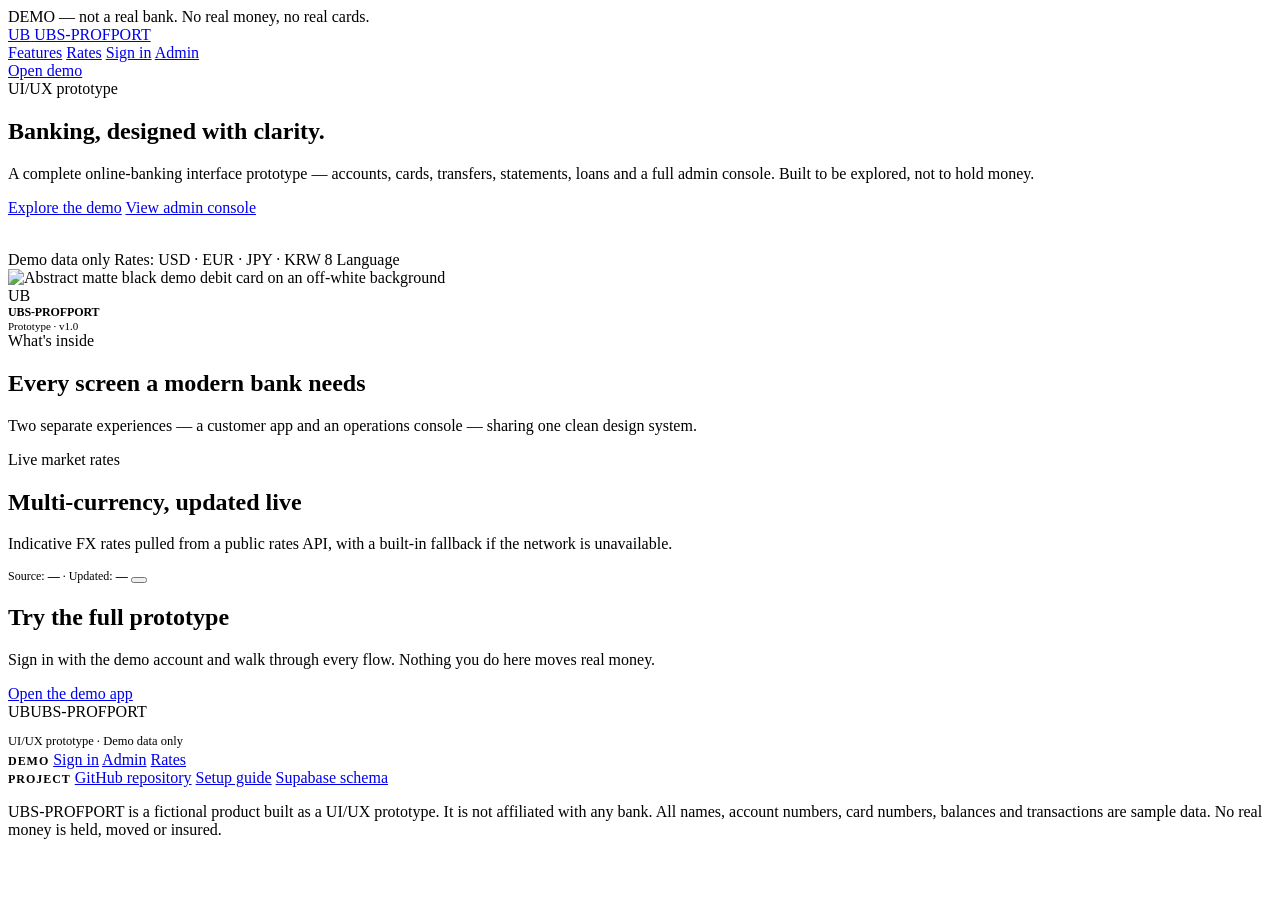
==== index.html @ 8cd1d5f9 "feat: UBS-PROFPORT demo banking prototype (landing, customer app, admin console, Supabase schema)" ====
<!DOCTYPE html>
<html lang="en" data-theme="light">
<head>
<meta charset="utf-8">
<meta name="viewport" content="width=device-width, initial-scale=1">
<title>UBS-PROFPORT — Demo Online Banking Prototype</title>
<meta name="description" content="UBS-PROFPORT is a UI/UX prototype of an online banking interface. Demo only — not a real bank.">
<meta name="robots" content="noindex">
<link rel="preconnect" href="https://fonts.googleapis.com">
<link rel="preconnect" href="https://fonts.gstatic.com" crossorigin>
<link href="https://fonts.googleapis.com/css2?family=Inter:wght@400;500;600;700;800&display=swap" rel="stylesheet">
<link rel="stylesheet" href="assets/app.css">
</head>
<body>

<div class="demo-banner" role="alert">
  <span class="dot" aria-hidden="true"></span>
  <span data-i18n="banner">DEMO — not a real bank. No real money, no real cards.</span>
</div>

<header class="site-nav">
  <div class="wrap inner">
    <a class="brand" href="index.html">
      <span class="brand-mark">UB</span>
      <span>UBS-PROFPORT</span>
    </a>
    <nav class="nav-links">
      <a href="#features" data-i18n="nav.features">Features</a>
      <a href="#rates" data-i18n="nav.rates">Rates</a>
      <a href="app.html" data-i18n="nav.signin">Sign in</a>
      <a href="admin.html" data-i18n="nav.admin">Admin</a>
    </nav>
    <div class="row gap-10">
      <span id="langSlot"></span>
      <span id="themeSlot"></span>
      <a class="btn sm" href="app.html" data-i18n="nav.open">Open demo</a>
    </div>
  </div>
</header>

<main>
  <!-- HERO -->
  <section class="hero">
    <div class="wrap hero-grid">
      <div>
        <div class="eyebrow" data-i18n="hero.eyebrow">UI/UX prototype</div>
        <h1 data-i18n="hero.title">Banking, designed with clarity.</h1>
        <p class="lede" data-i18n="hero.lede">A complete online-banking interface prototype — accounts, cards, transfers, statements, loans and a full admin console. Built to be explored, not to hold money.</p>
        <div class="hero-cta">
          <a class="btn" href="app.html" data-i18n="hero.cta1">Explore the demo</a>
          <a class="btn ghost" href="admin.html" data-i18n="hero.cta2">View admin console</a>
        </div>
        <div class="row gap-16" style="margin-top:34px;flex-wrap:wrap">
          <span class="pill accent"><span class="dot"></span><span data-i18n="hero.badge">Demo data only</span></span>
          <span class="pill"><span data-i18n="nav.rates">Rates</span>: USD · EUR · JPY · KRW</span>
          <span class="pill">8 <span data-i18n="settings.language">Language</span></span>
        </div>
      </div>
      <div class="hero-visual">
        <img src="images/hero.jpg" alt="Abstract matte black demo debit card on an off-white background" width="900" height="604">
        <div class="hero-badge">
          <span class="brand-mark" style="width:34px;height:34px">UB</span>
          <div>
            <div style="font-size:12px;font-weight:700;letter-spacing:-.01em">UBS-PROFPORT</div>
            <div style="font-size:11px;color:var(--text-2)">Prototype · v1.0</div>
          </div>
        </div>
      </div>
    </div>
  </section>

  <!-- FEATURES -->
  <section class="section" id="features">
    <div class="wrap">
      <div class="section-head">
        <div class="eyebrow" data-i18n="feat.eyebrow">What's inside</div>
        <h2 data-i18n="feat.title">Every screen a modern bank needs</h2>
        <p data-i18n="feat.lede">Two separate experiences — a customer app and an operations console — sharing one clean design system.</p>
      </div>
      <div class="feature-grid" id="featureGrid"></div>
    </div>
  </section>

  <!-- RATES -->
  <section class="section" id="rates" style="padding-top:0">
    <div class="wrap">
      <div class="section-head">
        <div class="eyebrow" data-i18n="rates.eyebrow">Live market rates</div>
        <h2 data-i18n="rates.title">Multi-currency, updated live</h2>
        <p data-i18n="rates.lede">Indicative FX rates pulled from a public rates API, with a built-in fallback if the network is unavailable.</p>
      </div>
      <div class="rates-strip" id="ratesStrip"></div>
      <div class="row gap-12" style="margin-top:16px;flex-wrap:wrap;font-size:12px;color:var(--text-3)">
        <span><span data-i18n="rates.source">Source</span>: <b id="rateSource">—</b></span>
        <span>·</span>
        <span><span data-i18n="rates.updated">Updated</span>: <b id="rateUpdated">—</b></span>
        <button class="btn xs ghost" id="refreshRates" type="button" style="margin-left:auto"></button>
      </div>
    </div>
  </section>

  <!-- CTA -->
  <section class="section" style="padding-top:0">
    <div class="wrap">
      <div class="cta-band">
        <div>
          <h2 data-i18n="cta.title">Try the full prototype</h2>
          <p data-i18n="cta.lede">Sign in with the demo account and walk through every flow. Nothing you do here moves real money.</p>
        </div>
        <a class="btn" href="app.html" data-i18n="cta.btn">Open the demo app</a>
      </div>
    </div>
  </section>
</main>

<footer class="site-footer">
  <div class="wrap">
    <div class="footer-grid">
      <div style="max-width:280px">
        <div class="brand" style="margin-bottom:10px"><span class="brand-mark">UB</span><span>UBS-PROFPORT</span></div>
        <div style="font-size:12.5px;line-height:1.6">UI/UX prototype · <span data-i18n="hero.badge">Demo data only</span></div>
      </div>
      <div class="stack gap-8">
        <b style="color:var(--text);font-size:12px;text-transform:uppercase;letter-spacing:.08em">Demo</b>
        <a href="app.html" data-i18n="nav.signin">Sign in</a>
        <a href="admin.html" data-i18n="nav.admin">Admin</a>
        <a href="#rates" data-i18n="nav.rates">Rates</a>
      </div>
      <div class="stack gap-8">
        <b style="color:var(--text);font-size:12px;text-transform:uppercase;letter-spacing:.08em">Project</b>
        <a href="https://github.com/Ubnlord/UBS-PROFPORT" target="_blank" rel="noopener">GitHub repository</a>
        <a href="setup.html">Setup guide</a>
        <a href="supabase-schema.sql" download>Supabase schema</a>
      </div>
    </div>
    <p class="footer-note" data-i18n="footer.note">UBS-PROFPORT is a fictional product built as a UI/UX prototype. It is not affiliated with any bank. All names, account numbers, card numbers, balances and transactions are sample data. No real money is held, moved or insured.</p>
  </div>
</footer>

<div id="toasts"></div>
<script src="assets/core.js?v=3"></script>
<script>
(function () {
  UBS.initChrome();

  document.getElementById("langSlot").innerHTML = UBS.langSelectHTML();
  document.getElementById("themeSlot").innerHTML = UBS.themeBtnHTML();
  UBS.wireLangSelect();
  UBS.wireThemeBtn();

  var FEATURES = [
    { i: "wallet", k: "dash.accounts", d: "dash.balance" },
    { i: "card", k: "cards.title", d: "cards.sub" },
    { i: "send", k: "wire.title", d: "wire.sub" },
    { i: "doc", k: "stmt.title", d: "stmt.sub" },
    { i: "loan", k: "loan.title", d: "loan.sub" },
    { i: "bill", k: "bill.title", d: "bill.sub" },
    { i: "atm", k: "atm.title", d: "atm.sub" },
    { i: "invest", k: "invest.title", d: "invest.sub" },
    { i: "shield", k: "admin.title", d: "admin.sub" }
  ];

  function renderFeatures() {
    document.getElementById("featureGrid").innerHTML = FEATURES.map(function (f) {
      return '<article class="feature"><div class="fi">' + UBS.icon(f.i) + "</div>" +
        "<h3>" + UBS.t(f.k) + "</h3><p>" + UBS.t(f.d) + "</p></article>";
    }).join("");
  }

  var CODES = ["USD", "EUR", "JPY", "KRW"];
  var NAMES = { USD: "US Dollar", EUR: "Euro", JPY: "Japanese Yen", KRW: "Korean Won" };

  function renderRates(rates) {
    var strip = document.getElementById("ratesStrip");
    strip.innerHTML = CODES.map(function (c) {
      var per = c === "USD" ? 1 : rates[c];
      var label = c === "USD" ? "1.0000" : UBS.fmtNum(per, c === "JPY" || c === "KRW" ? 2 : 4);
      return '<div class="rate-card"><div class="code">' + c + " · " + NAMES[c] + "</div>" +
        '<div class="val">' + label + "</div>" +
        '<div class="chg muted">1 USD = ' + label + " " + c + "</div></div>";
    }).join("");
    document.getElementById("rateSource").textContent = rates.source || "fallback";
    document.getElementById("rateUpdated").textContent = UBS.fmtDateTime(rates.fetchedAt || Date.now());
  }

  function loadRates() {
    var btn = document.getElementById("refreshRates");
    btn.innerHTML = UBS.icon("refresh") + " " + UBS.t("rates.updated");
    btn.disabled = true;
    UBS.fetchRates().then(function (r) {
      renderRates(r);
      btn.disabled = false;
    });
  }

  renderFeatures();
  loadRates();
  document.getElementById("refreshRates").addEventListener("click", loadRates);

  document.addEventListener("ubs:lang", function () {
    renderFeatures();
    var r = UBS.db().rates;
    if (r) renderRates(r);
    document.getElementById("refreshRates").innerHTML = UBS.icon("refresh") + " " + UBS.t("rates.updated");
  });
})();
</script>
</body>
</html>
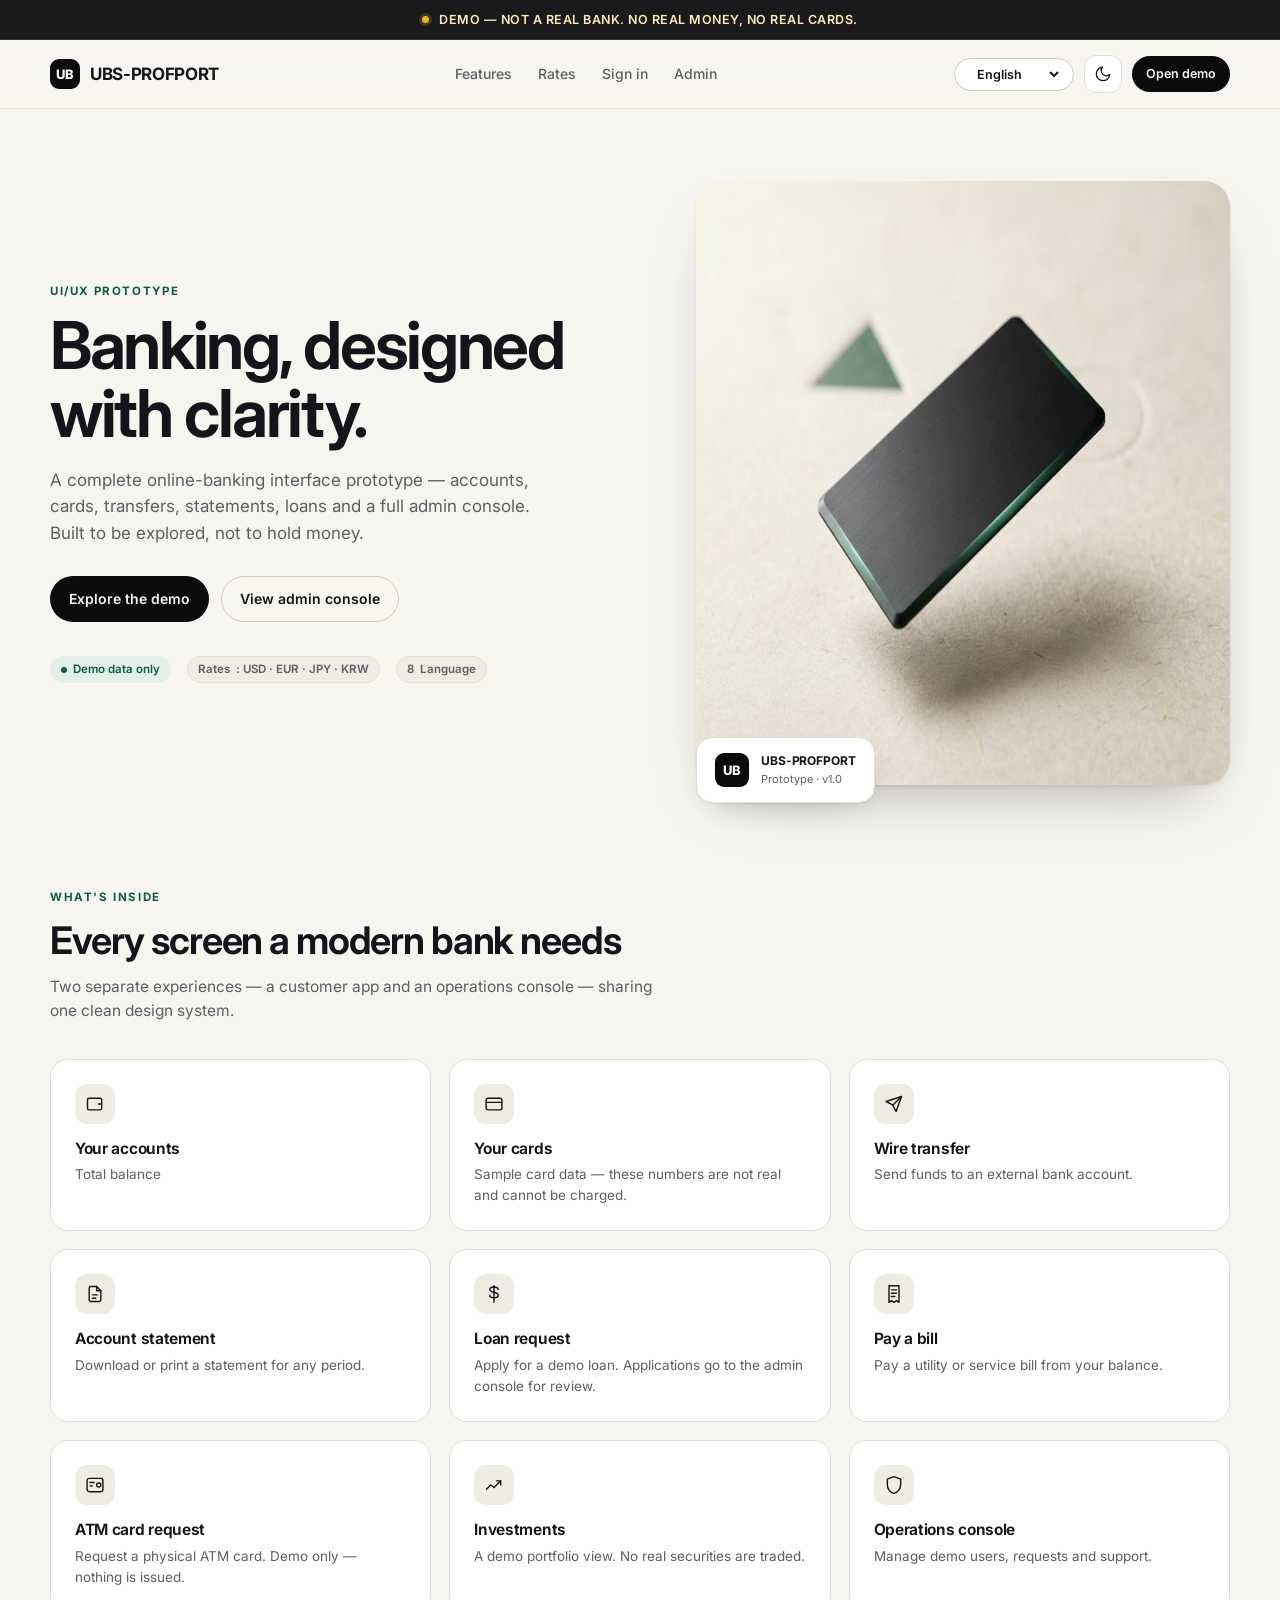
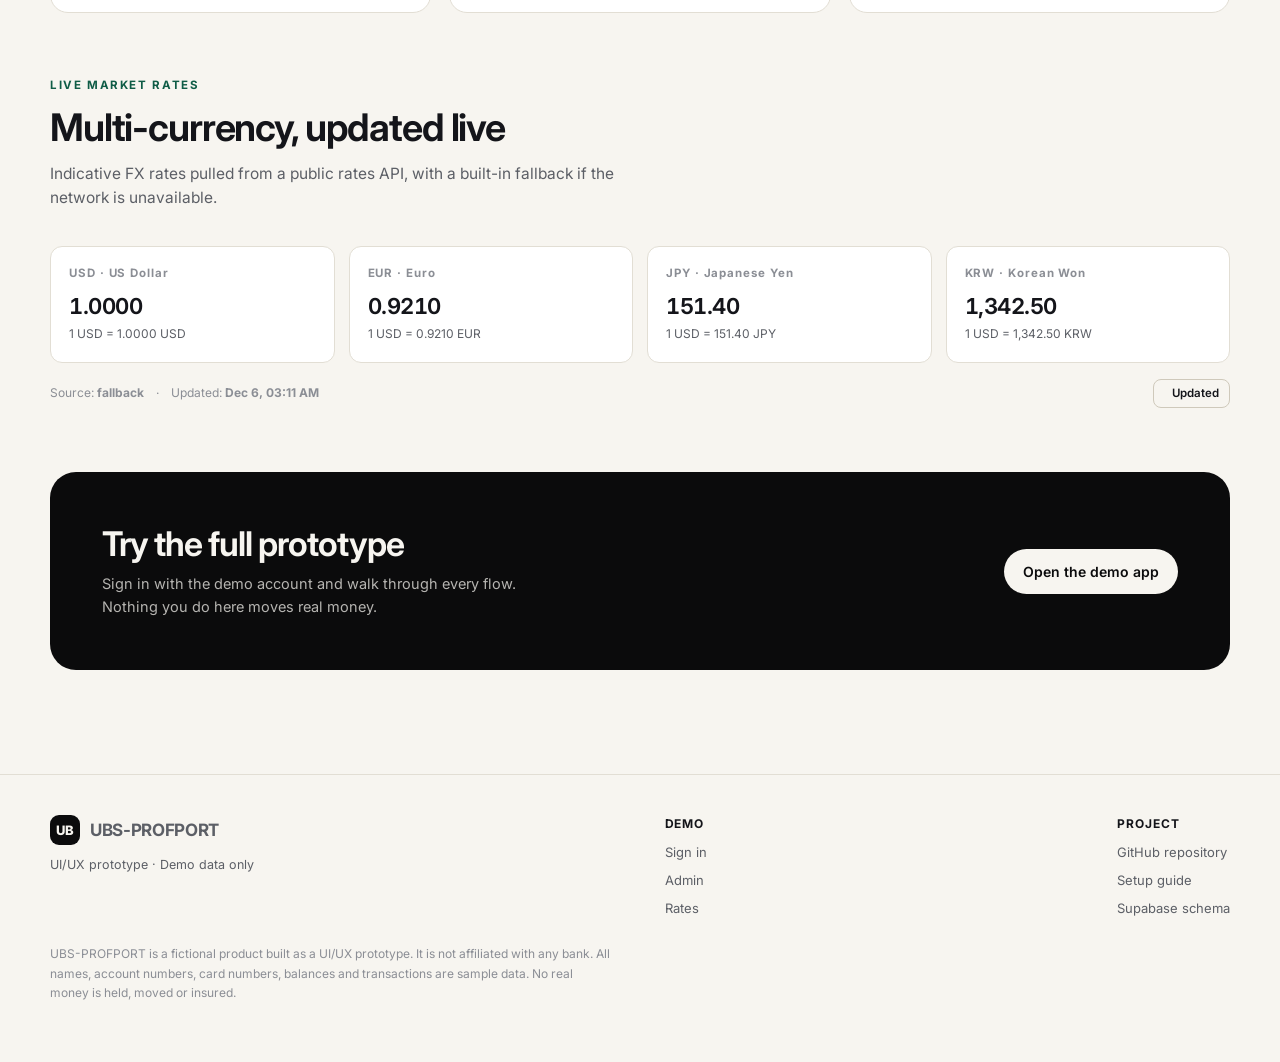
==== commit f4595fdc: "feat(web): load Supabase data layer on landing page" ====
--- a/index.html
+++ b/index.html
@@ -138,7 +138,9 @@
 </footer>
 
 <div id="toasts"></div>
-<script src="assets/core.js?v=3"></script>
+<script src="assets/config.js"></script>
+<script src="assets/data.js"></script>
+<script src="assets/core.js?v=4"></script>
 <script>
 (function () {
   UBS.initChrome();
@@ -199,7 +201,7 @@
 
   document.addEventListener("ubs:lang", function () {
     renderFeatures();
-    var r = UBS.db().rates;
+    var r = UBSData.getRates();
     if (r) renderRates(r);
     document.getElementById("refreshRates").innerHTML = UBS.icon("refresh") + " " + UBS.t("rates.updated");
   });
--- a/assets/app.css
+++ b/assets/app.css
@@ -0,0 +1,501 @@
+/* ============================================================
+   UBS-PROFPORT — DEMO banking UI prototype
+   Design system: high-contrast minimal fintech
+   ============================================================ */
+
+:root {
+  --ink: #0b0b0c;
+  --ink-2: #17181a;
+  --ink-3: #24262a;
+  --paper: #f7f5f0;
+  --paper-2: #ffffff;
+  --paper-3: #efece4;
+  --line: #e2ded4;
+  --line-strong: #cfc9bb;
+  --text: #14151a;
+  --text-2: #5c5f66;
+  --text-3: #8b8e95;
+  --accent: #0f5c46;
+  --accent-2: #14795c;
+  --accent-soft: #e3efe9;
+  --warn: #a8641a;
+  --warn-soft: #fbf0df;
+  --danger: #a32b2b;
+  --danger-soft: #fbe9e7;
+  --ok: #1c6b4a;
+  --ok-soft: #e4f2ea;
+  --radius: 18px;
+  --radius-sm: 12px;
+  --radius-lg: 26px;
+  --shadow: 0 1px 2px rgba(16,18,20,.05), 0 12px 32px -18px rgba(16,18,20,.28);
+  --shadow-lg: 0 2px 4px rgba(16,18,20,.06), 0 30px 60px -30px rgba(16,18,20,.35);
+  --font: "Inter", -apple-system, BlinkMacSystemFont, "Segoe UI", Roboto, Helvetica, Arial, sans-serif;
+  --mono: "SFMono-Regular", ui-monospace, "JetBrains Mono", Menlo, Consolas, monospace;
+  --banner-h: 40px;
+}
+
+html[data-theme="dark"] {
+  --ink: #f4f2ec;
+  --ink-2: #e8e5dd;
+  --ink-3: #d5d1c7;
+  --paper: #0c0d0f;
+  --paper-2: #141619;
+  --paper-3: #1b1e22;
+  --line: #262a2f;
+  --line-strong: #363b42;
+  --text: #f2f0ea;
+  --text-2: #a8adb5;
+  --text-3: #7c828b;
+  --accent: #3fbf95;
+  --accent-2: #57d3a9;
+  --accent-soft: #12312a;
+  --warn: #e0a45c;
+  --warn-soft: #2e2417;
+  --danger: #e07a72;
+  --danger-soft: #331d1c;
+  --ok: #4ecb9b;
+  --ok-soft: #122e26;
+  --shadow: 0 1px 2px rgba(0,0,0,.5), 0 18px 40px -22px rgba(0,0,0,.9);
+  --shadow-lg: 0 2px 6px rgba(0,0,0,.6), 0 40px 80px -40px rgba(0,0,0,1);
+}
+
+* { box-sizing: border-box; }
+html, body { margin: 0; padding: 0; }
+html { scroll-behavior: smooth; -webkit-text-size-adjust: 100%; }
+body {
+  font-family: var(--font);
+  background: var(--paper);
+  color: var(--text);
+  line-height: 1.55;
+  -webkit-font-smoothing: antialiased;
+  padding-top: var(--banner-h);
+  transition: background .25s ease, color .25s ease;
+  overflow-x: hidden;
+}
+img { max-width: 100%; display: block; }
+a { color: inherit; text-decoration: none; }
+button, input, select, textarea { font: inherit; color: inherit; }
+h1,h2,h3,h4 { margin: 0; line-height: 1.15; letter-spacing: -.02em; font-weight: 650; }
+p { margin: 0; }
+::selection { background: var(--accent); color: #fff; }
+
+/* ---------- DEMO BANNER (fixed, every page) ---------- */
+.demo-banner {
+  position: fixed; top: 0; left: 0; right: 0; z-index: 9999;
+  height: var(--banner-h);
+  display: flex; align-items: center; justify-content: center; gap: 10px;
+  background: #1a1a1c;
+  color: #ffe9b8;
+  font-size: 12.5px; font-weight: 600; letter-spacing: .04em;
+  text-transform: uppercase;
+  border-bottom: 1px solid #3a3320;
+  padding: 0 14px; text-align: center;
+}
+.demo-banner .dot {
+  width: 7px; height: 7px; border-radius: 50%; background: #f0b429;
+  box-shadow: 0 0 0 3px rgba(240,180,41,.18); flex: none;
+  animation: pulse 2.4s ease-in-out infinite;
+}
+@keyframes pulse { 0%,100%{opacity:1} 50%{opacity:.35} }
+@media (max-width: 560px) {
+  .demo-banner { font-size: 10.5px; letter-spacing: .02em; }
+  :root { --banner-h: 46px; }
+}
+
+/* ---------- Layout helpers ---------- */
+.wrap { width: min(1180px, 100% - 40px); margin-inline: auto; }
+.wrap-narrow { width: min(880px, 100% - 40px); margin-inline: auto; }
+.stack { display: flex; flex-direction: column; }
+.row { display: flex; align-items: center; }
+.gap-6 { gap: 6px; } .gap-8 { gap: 8px; } .gap-10 { gap: 10px; }
+.gap-12 { gap: 12px; } .gap-16 { gap: 16px; } .gap-20 { gap: 20px; }
+.gap-24 { gap: 24px; } .gap-32 { gap: 32px; }
+.spread { display: flex; align-items: center; justify-content: space-between; gap: 16px; }
+.muted { color: var(--text-2); }
+.dim { color: var(--text-3); }
+.mono { font-family: var(--mono); letter-spacing: .02em; }
+.center { text-align: center; }
+.hide { display: none !important; }
+.sr-only { position:absolute; width:1px; height:1px; overflow:hidden; clip:rect(0 0 0 0); }
+
+/* ---------- Buttons ---------- */
+.btn {
+  display: inline-flex; align-items: center; justify-content: center; gap: 8px;
+  padding: 11px 18px; border-radius: 999px; border: 1px solid transparent;
+  background: var(--ink); color: var(--paper);
+  font-size: 14px; font-weight: 600; cursor: pointer;
+  transition: transform .12s ease, opacity .15s ease, background .15s ease, border-color .15s;
+  white-space: nowrap;
+}
+html[data-theme="dark"] .btn { background: var(--accent); color: #06231b; }
+.btn:hover { opacity: .9; }
+.btn:active { transform: translateY(1px); }
+.btn.ghost { background: transparent; color: var(--text); border-color: var(--line-strong); }
+.btn.ghost:hover { background: var(--paper-3); }
+.btn.accent { background: var(--accent); color: #fff; }
+html[data-theme="dark"] .btn.accent { color: #06231b; }
+.btn.danger { background: var(--danger); color: #fff; }
+.btn.sm { padding: 7px 13px; font-size: 12.5px; }
+.btn.xs { padding: 5px 10px; font-size: 11.5px; border-radius: 8px; }
+.btn.block { width: 100%; }
+.btn:disabled { opacity: .45; cursor: not-allowed; }
+.icon-btn {
+  width: 38px; height: 38px; border-radius: 12px; border: 1px solid var(--line);
+  background: var(--paper-2); display: inline-flex; align-items: center; justify-content: center;
+  cursor: pointer; color: var(--text); transition: background .15s, border-color .15s;
+}
+.icon-btn:hover { background: var(--paper-3); border-color: var(--line-strong); }
+.icon-btn svg { width: 18px; height: 18px; }
+
+/* ---------- Cards ---------- */
+.card {
+  background: var(--paper-2); border: 1px solid var(--line);
+  border-radius: var(--radius); padding: 22px; box-shadow: var(--shadow);
+}
+.card.flat { box-shadow: none; }
+.card.pad-lg { padding: 30px; }
+.card-title { font-size: 15px; font-weight: 650; letter-spacing: -.01em; }
+.card-sub { font-size: 12.5px; color: var(--text-2); margin-top: 3px; }
+.divider { height: 1px; background: var(--line); border: 0; margin: 18px 0; }
+
+/* ---------- Pills / badges ---------- */
+.pill {
+  display: inline-flex; align-items: center; gap: 6px;
+  padding: 4px 10px; border-radius: 999px; font-size: 11.5px; font-weight: 600;
+  background: var(--paper-3); color: var(--text-2); border: 1px solid var(--line);
+  white-space: nowrap;
+}
+.pill.ok { background: var(--ok-soft); color: var(--ok); border-color: transparent; }
+.pill.warn { background: var(--warn-soft); color: var(--warn); border-color: transparent; }
+.pill.danger { background: var(--danger-soft); color: var(--danger); border-color: transparent; }
+.pill.accent { background: var(--accent-soft); color: var(--accent); border-color: transparent; }
+.pill .dot { width: 6px; height: 6px; border-radius: 50%; background: currentColor; }
+
+/* ---------- Forms ---------- */
+.field { display: flex; flex-direction: column; gap: 6px; }
+.field label { font-size: 12px; font-weight: 600; color: var(--text-2); letter-spacing: .01em; }
+.input, select.input, textarea.input {
+  width: 100%; padding: 11px 13px; border-radius: var(--radius-sm);
+  border: 1px solid var(--line-strong); background: var(--paper-2); color: var(--text);
+  font-size: 14px; outline: none; transition: border-color .15s, box-shadow .15s;
+}
+.input:focus { border-color: var(--accent); box-shadow: 0 0 0 3px var(--accent-soft); }
+textarea.input { resize: vertical; min-height: 90px; }
+.form-grid { display: grid; grid-template-columns: 1fr 1fr; gap: 14px; }
+.form-grid .full { grid-column: 1 / -1; }
+@media (max-width: 620px) { .form-grid { grid-template-columns: 1fr; } }
+
+/* ---------- Tables ---------- */
+.table-wrap { overflow-x: auto; border-radius: var(--radius-sm); border: 1px solid var(--line); }
+table.tbl { width: 100%; border-collapse: collapse; font-size: 13.5px; min-width: 560px; }
+table.tbl th {
+  text-align: left; font-size: 11px; text-transform: uppercase; letter-spacing: .07em;
+  color: var(--text-3); font-weight: 650; padding: 11px 14px; background: var(--paper-3);
+  border-bottom: 1px solid var(--line); white-space: nowrap;
+}
+table.tbl td { padding: 12px 14px; border-bottom: 1px solid var(--line); vertical-align: middle; }
+table.tbl tr:last-child td { border-bottom: 0; }
+table.tbl tbody tr:hover { background: var(--paper-3); }
+.amt-pos { color: var(--ok); font-weight: 600; font-variant-numeric: tabular-nums; }
+.amt-neg { color: var(--danger); font-weight: 600; font-variant-numeric: tabular-nums; }
+
+/* ---------- Toast ---------- */
+#toasts { position: fixed; bottom: 24px; right: 24px; z-index: 10000; display: flex; flex-direction: column; gap: 10px; }
+.toast {
+  background: var(--ink); color: var(--paper); padding: 12px 16px; border-radius: 12px;
+  font-size: 13px; font-weight: 500; box-shadow: var(--shadow-lg); max-width: 340px;
+  animation: toastIn .25s ease; display: flex; gap: 10px; align-items: flex-start;
+}
+html[data-theme="dark"] .toast { background: var(--paper-3); color: var(--text); border: 1px solid var(--line-strong); }
+@keyframes toastIn { from { opacity: 0; transform: translateY(8px); } }
+@media (max-width: 560px) { #toasts { left: 16px; right: 16px; bottom: 84px; } .toast { max-width: none; } }
+
+/* ---------- Modal ---------- */
+.modal-backdrop {
+  position: fixed; inset: 0; background: rgba(8,9,10,.55); backdrop-filter: blur(3px);
+  z-index: 9000; display: flex; align-items: center; justify-content: center; padding: 20px;
+  animation: fadeIn .18s ease;
+}
+@keyframes fadeIn { from { opacity: 0; } }
+.modal {
+  background: var(--paper-2); border: 1px solid var(--line); border-radius: var(--radius-lg);
+  width: min(520px, 100%); max-height: 88vh; overflow-y: auto; padding: 26px;
+  box-shadow: var(--shadow-lg); animation: modalIn .22s cubic-bezier(.2,.8,.3,1);
+}
+@keyframes modalIn { from { opacity: 0; transform: translateY(14px) scale(.98); } }
+.modal h3 { font-size: 19px; margin-bottom: 4px; }
+.modal .modal-sub { font-size: 13px; color: var(--text-2); margin-bottom: 20px; }
+.modal-actions { display: flex; gap: 10px; justify-content: flex-end; margin-top: 22px; }
+
+/* ---------- Home page ---------- */
+.site-nav {
+  position: sticky; top: var(--banner-h); z-index: 100;
+  background: color-mix(in srgb, var(--paper) 88%, transparent);
+  backdrop-filter: blur(14px); border-bottom: 1px solid var(--line);
+}
+.site-nav .inner { display: flex; align-items: center; justify-content: space-between; height: 68px; gap: 10px; min-width: 0; }
+.site-nav .inner > .row { flex-wrap: nowrap; min-width: 0; }
+@media (max-width: 560px) {
+  .site-nav .inner .btn.sm { display: none; }
+  .site-nav .inner .brand span:last-child { display: none; }
+}
+.brand { display: flex; align-items: center; gap: 10px; font-weight: 700; letter-spacing: -.02em; font-size: 17px; }
+.brand-mark {
+  width: 30px; height: 30px; border-radius: 9px; background: var(--ink); color: var(--paper);
+  display: grid; place-items: center; font-size: 13px; font-weight: 800; letter-spacing: -.03em;
+}
+html[data-theme="dark"] .brand-mark { background: var(--accent); color: #06231b; }
+.nav-links { display: flex; align-items: center; gap: 26px; font-size: 14px; font-weight: 500; color: var(--text-2); }
+.nav-links a:hover { color: var(--text); }
+@media (max-width: 860px) { .nav-links { display: none; } }
+
+.hero { padding: 72px 0 40px; }
+.hero-grid { display: grid; grid-template-columns: 1.05fr .95fr; gap: 56px; align-items: center; }
+.hero h1 { font-size: clamp(38px, 5.2vw, 66px); letter-spacing: -.035em; line-height: 1.02; }
+.hero h1 em { font-style: normal; color: var(--accent); }
+.hero .lede { font-size: 17px; color: var(--text-2); margin-top: 20px; max-width: 46ch; }
+.hero-cta { display: flex; gap: 12px; margin-top: 30px; flex-wrap: wrap; }
+.hero-visual { position: relative; }
+.hero-visual img { border-radius: var(--radius-lg); box-shadow: var(--shadow-lg); }
+.hero-badge {
+  position: absolute; bottom: -18px; left: 0; background: var(--paper-2);
+  border: 1px solid var(--line); border-radius: 16px; padding: 14px 18px; box-shadow: var(--shadow);
+  display: flex; align-items: center; gap: 12px;
+}
+@media (max-width: 900px) {
+  .hero-grid { grid-template-columns: 1fr; gap: 40px; }
+  .hero { padding: 44px 0 24px; }
+  .hero-badge { left: 12px; bottom: -14px; }
+}
+
+.section { padding: 64px 0; }
+.section-head { max-width: 62ch; margin-bottom: 36px; }
+.section-head h2 { font-size: clamp(26px, 3.4vw, 38px); letter-spacing: -.03em; }
+.section-head p { color: var(--text-2); margin-top: 12px; font-size: 15.5px; }
+.eyebrow { font-size: 11.5px; font-weight: 700; letter-spacing: .14em; text-transform: uppercase; color: var(--accent); margin-bottom: 12px; }
+
+.feature-grid { display: grid; grid-template-columns: repeat(3, 1fr); gap: 18px; }
+@media (max-width: 900px) { .feature-grid { grid-template-columns: 1fr 1fr; } }
+@media (max-width: 600px) { .feature-grid { grid-template-columns: 1fr; } }
+.feature { padding: 24px; border-radius: var(--radius); border: 1px solid var(--line); background: var(--paper-2); }
+.feature .fi {
+  width: 40px; height: 40px; border-radius: 12px; background: var(--paper-3);
+  display: grid; place-items: center; margin-bottom: 16px; color: var(--text);
+}
+.feature .fi svg { width: 20px; height: 20px; }
+.feature h3 { font-size: 15.5px; margin-bottom: 7px; }
+.feature p { font-size: 13.5px; color: var(--text-2); }
+
+.rates-strip { display: grid; grid-template-columns: repeat(4, 1fr); gap: 14px; }
+@media (max-width: 760px) { .rates-strip { grid-template-columns: 1fr 1fr; } }
+.rate-card { padding: 18px; border-radius: var(--radius-sm); border: 1px solid var(--line); background: var(--paper-2); }
+.rate-card .code { font-size: 11.5px; font-weight: 700; letter-spacing: .08em; color: var(--text-3); }
+.rate-card .val { font-size: 22px; font-weight: 650; letter-spacing: -.02em; margin-top: 6px; font-variant-numeric: tabular-nums; }
+.rate-card .chg { font-size: 12px; margin-top: 2px; }
+
+.cta-band {
+  background: var(--ink); color: var(--paper); border-radius: var(--radius-lg);
+  padding: 52px; display: flex; align-items: center; justify-content: space-between; gap: 32px; flex-wrap: wrap;
+}
+html[data-theme="dark"] .cta-band { background: var(--paper-3); color: var(--text); border: 1px solid var(--line-strong); }
+.cta-band h2 { font-size: clamp(24px, 3vw, 34px); letter-spacing: -.03em; }
+.cta-band p { opacity: .72; margin-top: 10px; font-size: 14.5px; max-width: 48ch; }
+.cta-band .btn { background: var(--paper); color: var(--ink); }
+html[data-theme="dark"] .cta-band .btn { background: var(--accent); color: #06231b; }
+
+.site-footer { border-top: 1px solid var(--line); padding: 40px 0 60px; margin-top: 40px; }
+.footer-grid { display: flex; justify-content: space-between; gap: 32px; flex-wrap: wrap; font-size: 13px; color: var(--text-2); }
+.footer-note { margin-top: 26px; font-size: 12px; color: var(--text-3); max-width: 70ch; line-height: 1.6; }
+
+/* ---------- App shell (user + admin) ---------- */
+.app-shell { display: grid; grid-template-columns: 264px minmax(0, 1fr); min-height: calc(100vh - var(--banner-h)); }
+.sidebar {
+  border-right: 1px solid var(--line); background: var(--paper-2);
+  padding: 22px 16px; position: sticky; top: var(--banner-h); height: calc(100vh - var(--banner-h));
+  overflow-y: auto; display: flex; flex-direction: column; gap: 6px;
+}
+.sidebar .brand { padding: 4px 8px 18px; }
+.side-label { font-size: 10.5px; font-weight: 700; letter-spacing: .12em; text-transform: uppercase; color: var(--text-3); padding: 16px 10px 6px; }
+.side-link {
+  display: flex; align-items: center; gap: 11px; padding: 10px 11px; border-radius: 11px;
+  font-size: 13.5px; font-weight: 500; color: var(--text-2); cursor: pointer;
+  border: 1px solid transparent; transition: background .14s, color .14s;
+}
+.side-link svg { width: 17px; height: 17px; flex: none; opacity: .8; }
+.side-link:hover { background: var(--paper-3); color: var(--text); }
+.side-link.active { background: var(--ink); color: var(--paper); }
+html[data-theme="dark"] .side-link.active { background: var(--accent); color: #06231b; }
+.side-link.active svg { opacity: 1; }
+.side-link .badge { margin-left: auto; font-size: 10.5px; font-weight: 700; background: var(--danger); color: #fff; border-radius: 999px; padding: 1px 7px; }
+.sidebar-foot { margin-top: auto; padding-top: 16px; border-top: 1px solid var(--line); }
+
+.main { padding: 26px 30px 60px; min-width: 0; max-width: 100%; }
+.topbar { display: flex; align-items: center; justify-content: space-between; gap: 16px; margin-bottom: 26px; flex-wrap: wrap; }
+.topbar h1 { font-size: 24px; letter-spacing: -.025em; }
+.topbar .sub { font-size: 13px; color: var(--text-2); margin-top: 3px; }
+.topbar-actions { display: flex; align-items: center; gap: 10px; }
+
+.mobile-topbar { display: none; }
+@media (max-width: 980px) {
+  .app-shell { grid-template-columns: 1fr; }
+  .sidebar {
+    position: fixed; top: var(--banner-h); left: 0; bottom: 0; width: 280px; z-index: 800;
+    transform: translateX(-102%); transition: transform .26s cubic-bezier(.2,.8,.3,1);
+    box-shadow: var(--shadow-lg); height: auto;
+  }
+  .sidebar.open { transform: translateX(0); }
+  .main { padding: 18px 16px 110px; }
+  .mobile-topbar { display: flex; align-items: center; justify-content: space-between; gap: 12px; margin-bottom: 18px; }
+  .scrim { position: fixed; inset: 0; background: rgba(8,9,10,.45); z-index: 790; }
+}
+
+/* ---------- Balance / account card ---------- */
+.balance-card {
+  background: var(--ink); color: var(--paper); border-radius: var(--radius-lg);
+  padding: 28px; position: relative; overflow: hidden;
+}
+html[data-theme="dark"] .balance-card { background: var(--paper-3); color: var(--text); border: 1px solid var(--line-strong); }
+.balance-card::after {
+  content: ""; position: absolute; right: -60px; top: -60px; width: 220px; height: 220px;
+  border-radius: 50%; background: radial-gradient(circle, rgba(63,191,149,.22), transparent 70%);
+}
+.balance-card .label { font-size: 12px; opacity: .62; letter-spacing: .04em; }
+.balance-card .amount { font-size: clamp(30px, 4.4vw, 44px); font-weight: 650; letter-spacing: -.035em; margin-top: 6px; font-variant-numeric: tabular-nums; }
+.balance-card .acct { font-family: var(--mono); font-size: 12.5px; opacity: .6; margin-top: 4px; }
+.balance-card .split { display: flex; gap: 40px; margin-top: 24px; padding-top: 18px; border-top: 1px solid rgba(255,255,255,.14); }
+html[data-theme="dark"] .balance-card .split { border-top-color: var(--line-strong); }
+.balance-card .split .k { font-size: 11px; opacity: .6; }
+.balance-card .split .v { font-size: 15px; font-weight: 600; margin-top: 2px; font-variant-numeric: tabular-nums; }
+
+/* ---------- Quick action grid (reference-image style) ---------- */
+.quick-grid { display: grid; grid-template-columns: repeat(3, 1fr); gap: 10px; }
+@media (max-width: 420px) { .quick-grid { grid-template-columns: repeat(3, 1fr); gap: 8px; } }
+.quick-item {
+  display: flex; flex-direction: column; align-items: center; gap: 9px;
+  padding: 16px 8px; border-radius: 16px; background: var(--paper-2);
+  border: 1px solid var(--line); cursor: pointer; text-align: center;
+  transition: transform .14s, border-color .14s, background .14s;
+}
+.quick-item:hover { transform: translateY(-2px); border-color: var(--line-strong); background: var(--paper-3); }
+.quick-item .qi {
+  width: 42px; height: 42px; border-radius: 13px; background: var(--paper-3);
+  display: grid; place-items: center; color: var(--text);
+}
+html[data-theme="dark"] .quick-item .qi { background: var(--paper-3); }
+.quick-item .qi svg { width: 20px; height: 20px; }
+.quick-item span { font-size: 11.5px; font-weight: 550; color: var(--text-2); line-height: 1.25; }
+
+/* ---------- Bank cards ---------- */
+.cards-row { display: grid; grid-template-columns: 1fr 1fr; gap: 18px; }
+@media (max-width: 760px) { .cards-row { grid-template-columns: 1fr; } }
+.bank-card {
+  border-radius: 20px; padding: 22px; color: #fff; position: relative; overflow: hidden;
+  min-height: 196px; display: flex; flex-direction: column; justify-content: space-between;
+  box-shadow: var(--shadow);
+}
+.bank-card.debit { background: linear-gradient(135deg, #14161a 0%, #23272d 55%, #0f5c46 140%); }
+.bank-card.credit { background: linear-gradient(135deg, #2a2118 0%, #4a3a24 60%, #a8641a 150%); }
+.bank-card .bc-top { display: flex; justify-content: space-between; align-items: flex-start; }
+.bank-card .bc-brand { font-size: 12px; font-weight: 700; letter-spacing: .1em; opacity: .9; }
+.bank-card .bc-type { font-size: 10.5px; letter-spacing: .12em; text-transform: uppercase; opacity: .65; }
+.bank-card .bc-num { font-family: var(--mono); font-size: clamp(15px, 2.4vw, 19px); letter-spacing: .12em; margin: 18px 0 4px; }
+.bank-card .bc-meta { display: flex; gap: 26px; font-size: 10.5px; opacity: .8; }
+.bank-card .bc-meta b { display: block; font-size: 12.5px; font-weight: 600; letter-spacing: .04em; margin-top: 2px; }
+.bank-card .bc-chip { width: 34px; height: 25px; border-radius: 5px; background: linear-gradient(135deg,#d9c48a,#a8905a); opacity: .85; }
+.bank-card .sample-tag {
+  position: absolute; top: 14px; right: 14px; font-size: 9px; font-weight: 700;
+  letter-spacing: .1em; text-transform: uppercase; background: rgba(255,255,255,.16);
+  padding: 3px 8px; border-radius: 999px; backdrop-filter: blur(4px);
+}
+
+/* ---------- Stat tiles ---------- */
+.stat-grid { display: grid; grid-template-columns: repeat(4, 1fr); gap: 14px; }
+@media (max-width: 900px) { .stat-grid { grid-template-columns: 1fr 1fr; } }
+.stat { padding: 18px; border-radius: var(--radius-sm); border: 1px solid var(--line); background: var(--paper-2); }
+.stat .k { font-size: 11.5px; color: var(--text-3); font-weight: 600; letter-spacing: .03em; }
+.stat .v { font-size: 22px; font-weight: 650; letter-spacing: -.02em; margin-top: 6px; font-variant-numeric: tabular-nums; }
+.stat .d { font-size: 11.5px; margin-top: 3px; }
+
+/* ---------- Panels / views ---------- */
+.view { display: none; animation: viewIn .22s ease; }
+.view.active { display: block; }
+@keyframes viewIn { from { opacity: 0; transform: translateY(6px); } }
+.grid-2 { display: grid; grid-template-columns: 1.35fr 1fr; gap: 18px; align-items: start; }
+.grid-2.even { grid-template-columns: 1fr 1fr; }
+@media (max-width: 980px) { .grid-2, .grid-2.even { grid-template-columns: 1fr; } }
+
+/* ---------- Bottom nav (mobile) ---------- */
+.bottom-nav {
+  display: none; position: fixed; bottom: 0; left: 0; right: 0; z-index: 700;
+  background: color-mix(in srgb, var(--paper-2) 94%, transparent);
+  backdrop-filter: blur(16px); border-top: 1px solid var(--line);
+  padding: 8px 6px calc(8px + env(safe-area-inset-bottom));
+}
+.bottom-nav .bn-inner { display: grid; grid-template-columns: repeat(5, 1fr); }
+.bn-item {
+  display: flex; flex-direction: column; align-items: center; gap: 3px;
+  padding: 6px 2px; font-size: 10px; font-weight: 550; color: var(--text-3);
+  cursor: pointer; border-radius: 10px; background: none; border: 0;
+}
+.bn-item svg { width: 21px; height: 21px; }
+.bn-item.active { color: var(--accent); }
+@media (max-width: 980px) { .bottom-nav { display: block; } }
+
+/* ---------- Language selector ---------- */
+.lang-select {
+  display: inline-flex; align-items: center; gap: 7px; padding: 7px 11px;
+  border-radius: 999px; border: 1px solid var(--line-strong); background: var(--paper-2);
+  font-size: 12.5px; font-weight: 600; cursor: pointer;
+}
+.lang-select select { border: 0; background: transparent; font-size: 12.5px; font-weight: 600; cursor: pointer; outline: none; }
+
+/* ---------- Support thread ---------- */
+.thread { display: flex; flex-direction: column; gap: 12px; max-height: 420px; overflow-y: auto; padding: 4px; }
+.msg { max-width: 78%; padding: 11px 14px; border-radius: 14px; font-size: 13.5px; line-height: 1.5; }
+.msg.user { align-self: flex-end; background: var(--ink); color: var(--paper); border-bottom-right-radius: 4px; }
+html[data-theme="dark"] .msg.user { background: var(--accent); color: #06231b; }
+.msg.admin { align-self: flex-start; background: var(--paper-3); color: var(--text); border-bottom-left-radius: 4px; }
+.msg .meta { font-size: 10.5px; opacity: .6; margin-top: 5px; }
+
+/* ---------- Empty state ---------- */
+.empty { text-align: center; padding: 40px 20px; color: var(--text-3); font-size: 13.5px; }
+.empty svg { width: 34px; height: 34px; margin-bottom: 10px; opacity: .5; }
+
+/* ---------- Tabs ---------- */
+.tabs { display: flex; gap: 4px; border-bottom: 1px solid var(--line); margin-bottom: 20px; overflow-x: auto; }
+.tab {
+  padding: 10px 14px; font-size: 13px; font-weight: 600; color: var(--text-3);
+  border: 0; background: none; cursor: pointer; border-bottom: 2px solid transparent;
+  white-space: nowrap;
+}
+.tab.active { color: var(--text); border-bottom-color: var(--accent); }
+
+/* ---------- Admin specific ---------- */
+.admin-shell { display: grid; grid-template-columns: 250px minmax(0, 1fr); min-height: calc(100vh - var(--banner-h)); }
+@media (max-width: 980px) {
+  .admin-shell { grid-template-columns: minmax(0, 1fr); }
+  .admin-shell .sidebar {
+    position: fixed; top: var(--banner-h); left: 0; bottom: 0; width: 280px; z-index: 800;
+    transform: translateX(-102%); transition: transform .26s cubic-bezier(.2,.8,.3,1);
+    box-shadow: var(--shadow-lg); height: auto;
+  }
+  .admin-shell .sidebar.open { transform: translateX(0); }
+  .admin-shell .main { padding: 18px 16px 40px; }
+  .admin-shell .mobile-topbar { display: flex; align-items: center; justify-content: space-between; gap: 12px; margin-bottom: 18px; }
+}
+.admin-shell .sidebar { background: var(--paper-2); }
+.admin-tag { font-size: 10px; font-weight: 700; letter-spacing: .1em; text-transform: uppercase; color: var(--warn); background: var(--warn-soft); padding: 3px 8px; border-radius: 6px; }
+.user-cell { display: flex; align-items: center; gap: 10px; }
+.avatar {
+  width: 32px; height: 32px; border-radius: 50%; background: var(--paper-3);
+  display: grid; place-items: center; font-size: 12px; font-weight: 700; color: var(--text-2); flex: none;
+}
+.avatar.lg { width: 44px; height: 44px; font-size: 15px; }
+.row-actions { display: flex; gap: 6px; flex-wrap: wrap; }
+
+/* ---------- Print ---------- */
+@media print {
+  .demo-banner, .sidebar, .bottom-nav, .topbar-actions, .site-nav { display: none !important; }
+  body { padding-top: 0; }
+  .app-shell, .admin-shell { grid-template-columns: 1fr; }
+}
